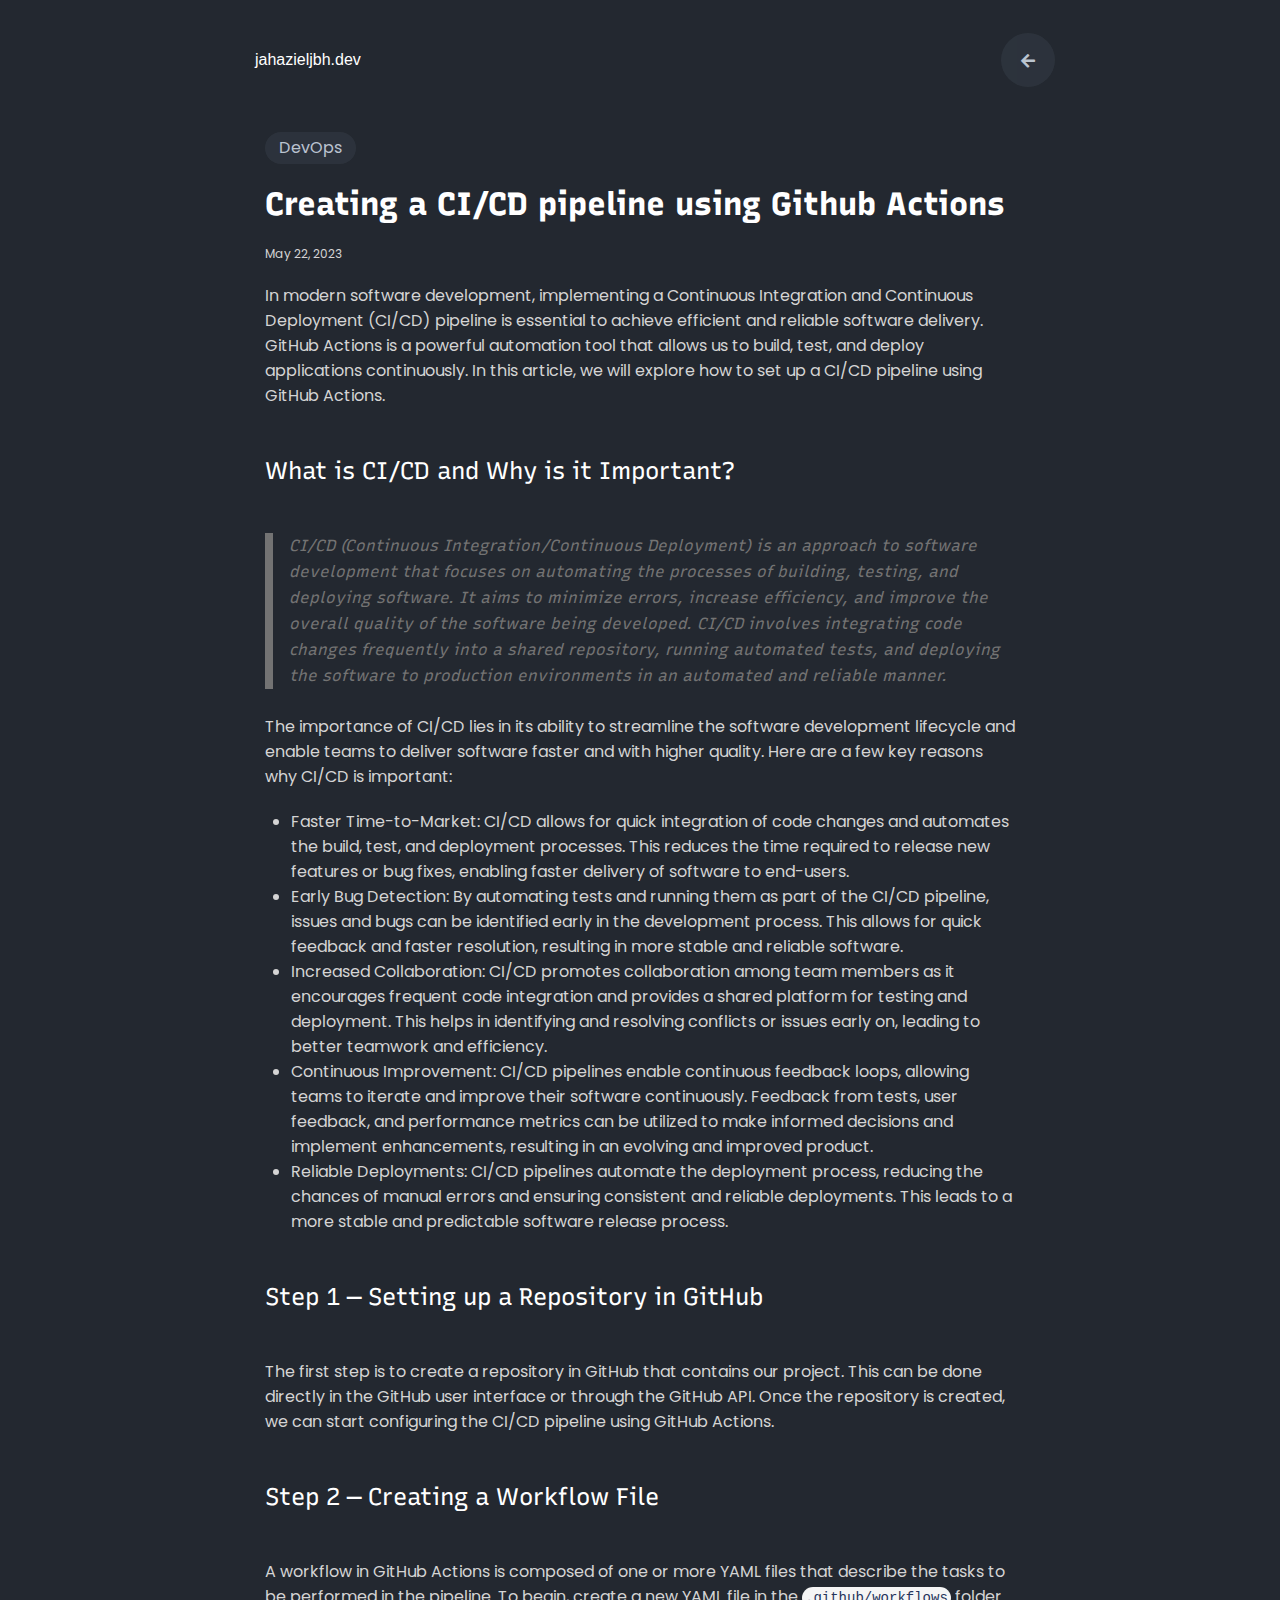
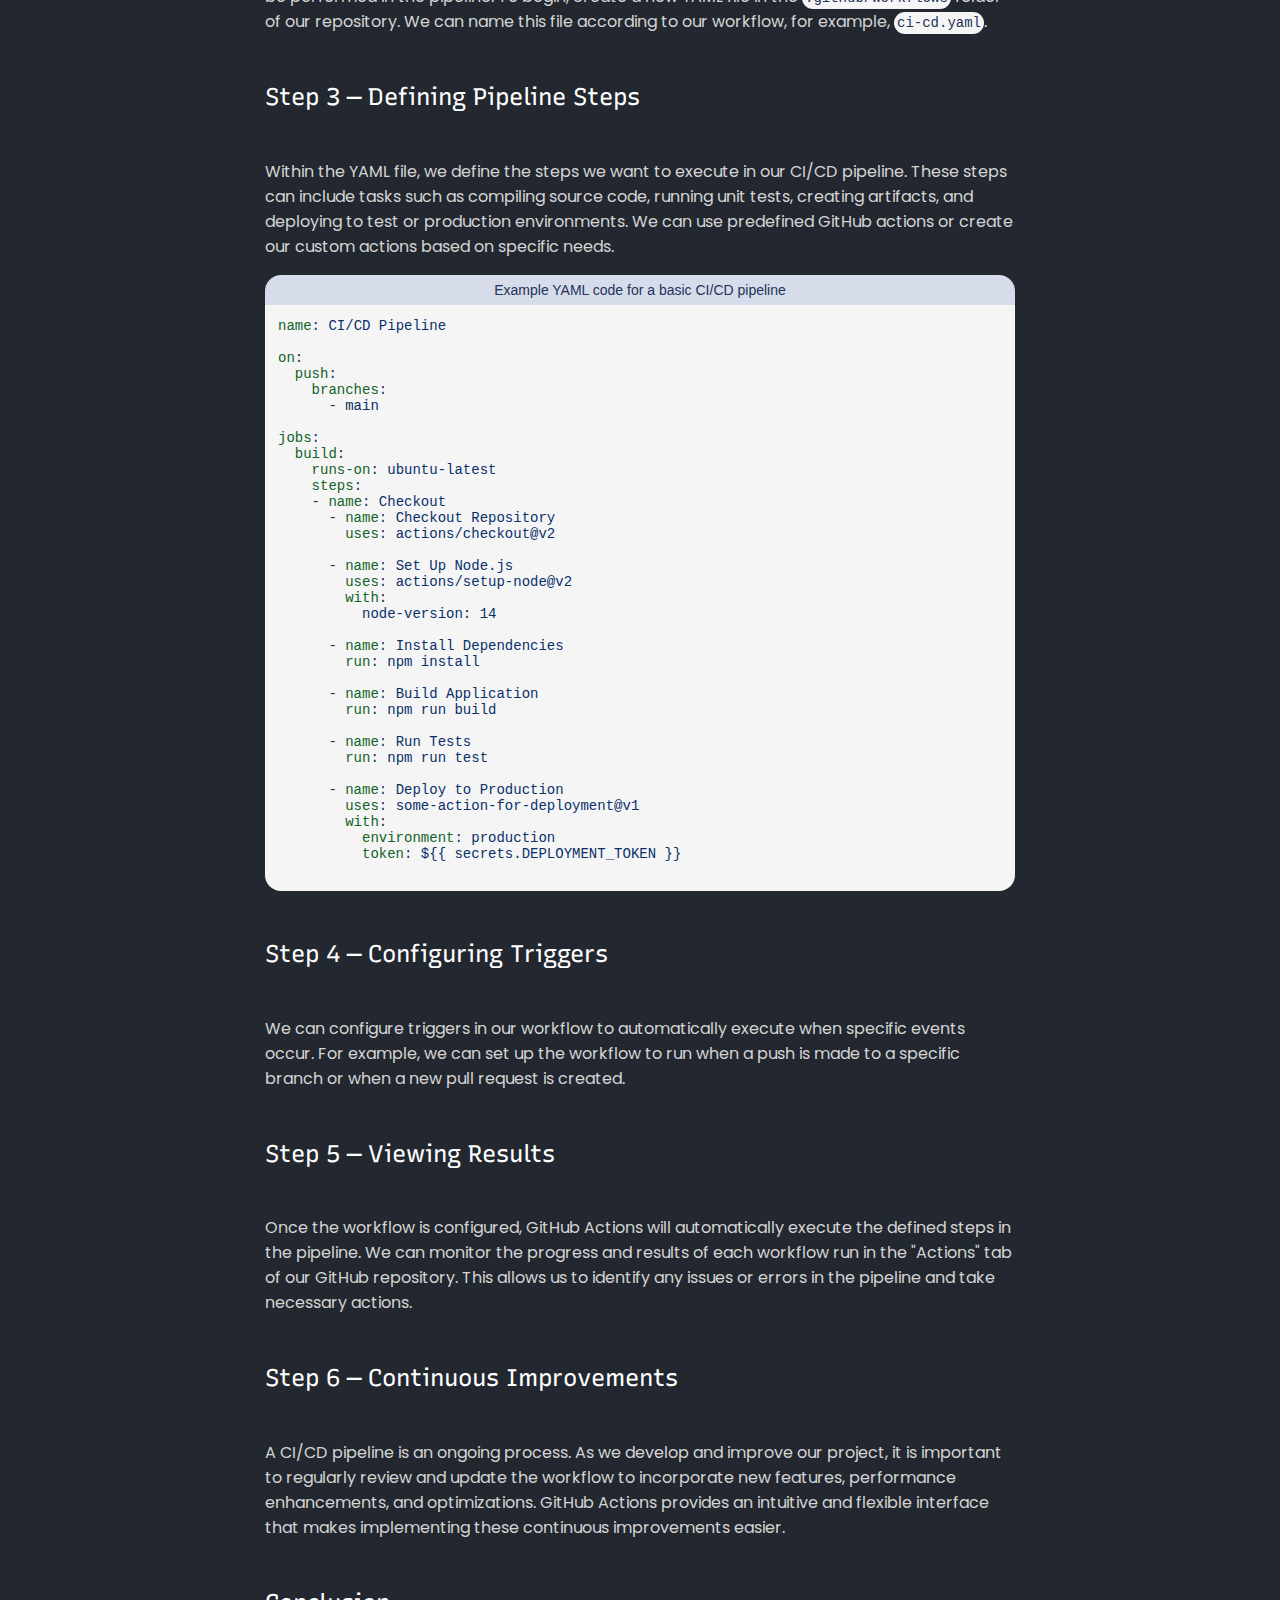
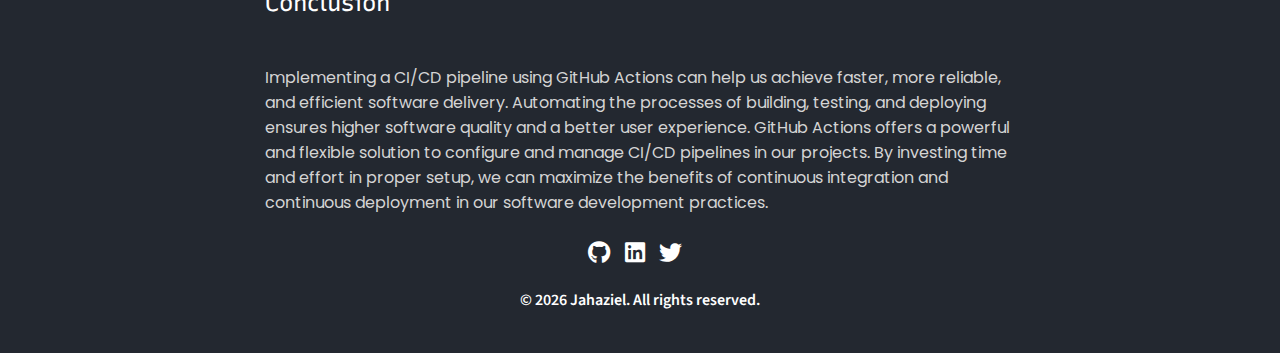
==== html/article-1.html @ 9e05bdc2 "recreation of a simple blog design in figma" ====
<!DOCTYPE html>
<html lang="en">
  <head>
    <meta charset="UTF-8" />
    <meta name="viewport" content="width=device-width, initial-scale=1.0" />
    <link rel="stylesheet" href="../css/articles/article.css" />
    <title>Creating a CI/CD pipeline using Github Actions</title>
    <link rel="preconnect" href="https://fonts.googleapis.com" />
    <link rel="preconnect" href="https://fonts.gstatic.com" crossorigin />
    <link
      href="https://fonts.googleapis.com/css2?family=Poppins:wght@100;200;300;400;500;600;700;800;900&family=Recursive:wght@300;400;500;600;700;800;900;1000&family=Source+Sans+Pro:ital,wght@0,200;0,300;0,400;0,600;0,700;0,900;1,200;1,300;1,400;1,600;1,700;1,900&display=swap"
      rel="stylesheet"
    />
    <link
      rel="stylesheet"
      href="https://cdnjs.cloudflare.com/ajax/libs/font-awesome/5.15.3/css/all.min.css"
    />
  </head>
  <body>
    <header>
      <nav class="nav">
        <ul>
          <li><a href="/">jahazieljbh.dev</a></li>
        </ul>
        <ul>
          <li id="backButton"><a class="fa fa-arrow-left"></a></li>
        </ul>
      </nav>
    </header>

    <div id="article-1">
      <div class="container">
        <div class="header">
          <p class="categories">
            <a class="category">DevOps</a>
          </p>
          <h1>Creating a CI/CD pipeline using Github Actions</h1>
          <p class="date">May 22, 2023</p>
        </div>
      </div>
      <div class="container">
        <p>
          In modern software development, implementing a Continuous Integration and Continuous Deployment (CI/CD) pipeline is essential to achieve efficient and reliable software delivery. GitHub Actions is a powerful automation tool that allows us to build, test, and deploy applications continuously. In this article, we will explore how to set up a CI/CD pipeline using GitHub Actions.
        </p>
        <h2>What is CI/CD and Why is it Important?</h2>
        <blockquote>
          <p class="text-blockquote">
            CI/CD (Continuous Integration/Continuous Deployment) is an approach to software development that focuses on automating the processes of building, testing, and deploying software. It aims to minimize errors, increase efficiency, and improve the overall quality of the software being developed. CI/CD involves integrating code changes frequently into a shared repository, running automated tests, and deploying the software to production environments in an automated and reliable manner.
          </p>
        </blockquote>
        <p>
          The importance of CI/CD lies in its ability to streamline the software development lifecycle and enable teams to deliver software faster and with higher quality. Here are a few key reasons why CI/CD is important:
        </p>
        <ul class="list">
          <li>
            Faster Time-to-Market: CI/CD allows for quick integration of code changes and automates the build, test, and deployment processes. This reduces the time required to release new features or bug fixes, enabling faster delivery of software to end-users.
          </li>
          <li>
            Early Bug Detection: By automating tests and running them as part of the CI/CD pipeline, issues and bugs can be identified early in the development process. This allows for quick feedback and faster resolution, resulting in more stable and reliable software.
          </li>
          <li>
            Increased Collaboration: CI/CD promotes collaboration among team members as it encourages frequent code integration and provides a shared platform for testing and deployment. This helps in identifying and resolving conflicts or issues early on, leading to better teamwork and efficiency.
          </li>
          <li>
            Continuous Improvement: CI/CD pipelines enable continuous feedback loops, allowing teams to iterate and improve their software continuously. Feedback from tests, user feedback, and performance metrics can be utilized to make informed decisions and implement enhancements, resulting in an evolving and improved product.
          </li>
          <li>
            Reliable Deployments: CI/CD pipelines automate the deployment process, reducing the chances of manual errors and ensuring consistent and reliable deployments. This leads to a more stable and predictable software release process.
          </li>
        </ul>
        <h2>Step 1 — Setting up a Repository in GitHub</h2>
        <p>
          The first step is to create a repository in GitHub that contains our project. This can be done directly in the GitHub user interface or through the GitHub API. Once the repository is created, we can start configuring the CI/CD pipeline using GitHub Actions.
        </p>
        <h2>Step 2 — Creating a Workflow File</h2>
        <p>A workflow in GitHub Actions is composed of one or more YAML files that describe the tasks to be performed in the pipeline. To begin, create a new YAML file in the <code>.github/workflows</code> folder of our repository. We can name this file according to our workflow, for example, <code>ci-cd.yaml</code>.</p>
        <h2>Step 3 — Defining Pipeline Steps</h2>
        <p>Within the YAML file, we define the steps we want to execute in our CI/CD pipeline. These steps can include tasks such as compiling source code, running unit tests, creating artifacts, and deploying to test or production environments. We can use predefined GitHub actions or create our custom actions based on specific needs.</p>
        <div >
          <div class="code-label" title="Output">Example YAML code for a basic CI/CD pipeline</div>
          <pre class="code-example">
            <code class="example"><span style="color:#116329">name</span><span></span>: <span style="color:#0a3069">CI/CD Pipeline</span>

<span style="color:#116329">on</span>:
  <span style="color:#116329">push</span>:
    <span style="color:#116329">branches</span>:
      - <span style="color: #0a3069">main</span>
              
<span style="color:#116329">jobs</span>:
  <span style="color:#116329">build</span>:
    <span style="color:#116329">runs-on</span>: <span style="color:#0a3069">ubuntu-latest</span>
    <span style="color:#116329">steps</span>:
    - <span style="color:#116329">name</span>: <span style="color:#0a3069">Checkout</span>
      - <span style="color:#116329">name</span>: <span style="color:#0a3069">Checkout Repository</span>
        <span style="color:#116329">uses</span>: <span style="color:#0a3069">actions/checkout@v2</span>
                    
      - <span style="color:#116329">name</span>: <span style="color:#0a3069">Set Up Node.js</span>
        <span style="color:#116329">uses</span>: <span style="color:#0a3069">actions/setup-node@v2</span>
        <span style="color:#116329">with</span>:
          <span style="color:#0a3069">node-version: 14</span>
                    
      - <span style="color:#116329">name</span>: <span style="color:#0a3069">Install Dependencies</span>
        <span style="color:#116329">run</span>: <span style="color:#0a3069">npm install</span>
                    
      - <span style="color:#116329">name</span>: <span style="color:#0a3069">Build Application</span>
        <span style="color:#116329">run</span>: <span style="color:#0a3069">npm run build</span>
                    
      - <span style="color:#116329">name</span>: <span style="color:#0a3069">Run Tests</span>
        <span style="color:#116329">run</span>: <span style="color:#0a3069">npm run test</span>
                    
      - <span style="color:#116329">name</span>: <span style="color:#0a3069">Deploy to Production</span>
        <span style="color:#116329">uses</span>: <span style="color:#0a3069">some-action-for-deployment@v1</span>
        <span style="color:#116329">with</span>:
          <span style="color:#116329">environment</span>: <span style="color:#0a3069">production</span>
          <span style="color:#116329">token</span>: <span style="color:#0a3069">${{ secrets.DEPLOYMENT_TOKEN }}</span>
            </code>
          </pre>
        </div>
        <h2>Step 4 — Configuring Triggers</h2>
        <p>
          We can configure triggers in our workflow to automatically execute when specific events occur. For example, we can set up the workflow to run when a push is made to a specific branch or when a new pull request is created.
        </p>
        <h2>Step 5 — Viewing Results</h2>
        <p>
          Once the workflow is configured, GitHub Actions will automatically execute the defined steps in the pipeline. We can monitor the progress and results of each workflow run in the "Actions" tab of our GitHub repository. This allows us to identify any issues or errors in the pipeline and take necessary actions.
        </p>
        <h2>Step 6 — Continuous Improvements</h2>
        <p>
          A CI/CD pipeline is an ongoing process. As we develop and improve our project, it is important to regularly review and update the workflow to incorporate new features, performance enhancements, and optimizations. GitHub Actions provides an intuitive and flexible interface that makes implementing these continuous improvements easier.
        </p>
        <h2>Conclusion</h2>
        <p>Implementing a CI/CD pipeline using GitHub Actions can help us achieve faster, more reliable, and efficient software delivery. Automating the processes of building, testing, and deploying ensures higher software quality and a better user experience. GitHub Actions offers a powerful and flexible solution to configure and manage CI/CD pipelines in our projects. By investing time and effort in proper setup, we can maximize the benefits of continuous integration and continuous deployment in our software development practices.</p>
      </div>
    </div>

    <footer>
      <a href="https://github.com/jahazieljbh" target="_blank" rel="noopener noreferrer"><i class="fab fa-github"></i></a>
      <a href="https://www.linkedin.com/in/jahazielbh" target="_blank" rel="noopener noreferrer"><i class="fab fa-linkedin"></i></a>
      <a href="https://twitter.com/jbh_jahaziel" target="_blank" rel="noopener noreferrer"><i class="fab fa-twitter"></i></a>
      <p class="author">&copy; <span id="current-year"></span> Jahaziel. All rights reserved.</p>
    </footer>

    <script src="../js/article.js"></script>
  </body>
</html>
---- css/articles/article.css ----
body {
  font-family: Arial, sans-serif;
  background-color: #232830;
}

header {
  background-color: #232830;
  color: #fff;
  padding: 20px;
}

header h1 {
  margin: 0;
}

nav ul {
  list-style: none;
  margin: 10px 0;
}

nav ul li {
  display: inline;
  margin-right: 10px;
}

nav ul li a {
  color: #ffffff;
  text-decoration: none;
}
nav ul li a:hover {
  color: #909090;
}

.nav {
  display: flex;
  flex-direction: row;
  align-items: center;
  justify-content: space-between;
  width: 100%;
  height: 4rem;
  margin-left: auto;
  margin-right: auto;
  max-width: 850px;
  padding-left: 1rem;
  padding-right: 1rem;
}

.fa-arrow-left {
  font-size: 16px;
  color: rgb(203 213 225);
  background-color: #94a3b81a;
  padding-left: 0.875rem;
  padding-right: 0.875rem;
  padding-top: 0.25rem;
  padding-bottom: 0.25rem;
  text-align: center;
  opacity: 0.9;
  cursor: pointer;
  border-radius: 50%;
  -webkit-border-radius: 50%;
  -moz-border-radius: 50%;
  -ms-border-radius: 50%;
  -o-border-radius: 50%;
  display: flex;
  flex-wrap: wrap;
  align-items: center;
  height: 14px;
  padding: 20px;
}

.container {
  margin-left: auto;
  margin-right: auto;
  max-width: 750px;
  padding-left: 1rem;
  padding-right: 1rem;
}

.header {
  margin-top: 1.25rem;
  margin-bottom: 1.25rem;
}

.categories {
  gap: 0.5rem;
  display: flex;
  margin: 0;
}

.category {
  display: inline-block;
  height: 24px;
  font-family: 'Poppins';
  font-style: normal;
  font-weight: 400;
  font-size: 16px;
  line-height: 24px;
  color: rgb(203 213 225);
  background-color: #94a3b81a;
  border-radius: 20px;
  padding-left: 0.875rem;
  padding-right: 0.875rem;
  padding-top: 0.25rem;
  padding-bottom: 0.25rem;
  text-align: center;
  opacity: 0.9;
  cursor: pointer;
  border: 0 solid #e5e7eb;
}

.category:hover {
  background-color: #94a3b84f;
}

h1 {
  font-family: 'Recursive';
  font-style: normal;
  font-weight: 800;
  color: #ffffff;
}

h2 {
  font-family: 'Recursive';
  font-style: normal;
  font-weight: 400;
  line-height: 85px;
  color: #FFFFFF;
}

h3 {
  font-family: 'Recursive';
  font-style: normal;
  font-weight: 400;
  line-height: 85px;
  color: #FFFFFF;
}

p {
  font-family: 'Poppins';
  font-style: normal;
  font-size: 16px;
  color: #d4d4d4;
  display: block;
  margin-block-start: 1em;
  margin-block-end: 1em;
  margin-inline-start: 0px;
  margin-inline-end: 0px;
}

blockquote {
  border-left-color: rgb(115, 115, 115);
  border-left-style: solid;
  border-left-width: 8px;
  box-sizing: border-box;
  color: rgb(115, 115, 115);
  display: block;
  font-family: 'Poppins';
  font-style: normal;
  font-size: 16px;
  font-weight: 400;
  line-height: 26px;
  margin-block-end: 25.6px;
  margin-block-start: 0px;
  margin-bottom: 25.6px;
  margin-inline-end: 0px;
  margin-inline-start: 0px;
  margin-left: 0px;
  margin-right: 0px;
  margin-top: 0px;
  padding-left: 16px;
  text-size-adjust: 100%;
}

.text-blockquote {
  font-family: 'Recursive';
  font-style: italic;
  color: rgb(115, 115, 115);
}

.list {
  font-family: 'Poppins';
  font-style: normal;
  list-style-type: disc;
  margin-top: 1.25em;
  margin-bottom: 1.25em;
  padding-left: 1.625em;
  color: #d4d4d4;
}

.date {
  font-family: 'Poppins';
  font-style: normal;
  font-size: 12px;
}

.code-toolbar {
  border: 1px solid #ccc;
  border-radius: 20px;
  padding: 10px;
  background-color: #f5f5f5;
  -webkit-border-radius: 20px;
  -moz-border-radius: 20px;
  -ms-border-radius: 20px;
  -o-border-radius: 20px;
  position: relative;
}

.code-toolbar pre {
  margin: 0;
}

.code-toolbar pre code {
  font-family: Consolas, Monaco, 'Andale Mono', 'Ubuntu Mono', monospace;
  font-size: 14px;
}

.code-toolbar pre ol {
  counter-reset: line;
  list-style: none;
  padding: 0;
  margin: 0;
}

.code-toolbar pre li {
  counter-increment: line;
  padding-left: 20px;
  position: relative;
}

.code-toolbar pre li:before {
  content: attr(data-prefix);
  position: absolute;
  left: 0;
  color: #999;
  margin: 0 10px 0 5px;
  text-align: right;
  user-select: none;
  -webkit-user-select: none;
  
}

.toolbar {
  position: absolute;
  right: 0.2em;
  top: 0.3em;
}

.toolbar-item {
  display: inline-block;
  height: 24px;
  font-family: 'Poppins';
  font-style: normal;
  font-weight: 400;
  font-size: 16px;
  line-height: 24px;
  color: #0F1217;
  background-color: #FF7575;
  border-radius: 20px;
  padding-left: 0.875rem;
  padding-right: 0.875rem;
  padding-top: 0.25rem;
  padding-bottom: 0.25rem;
  text-align: center;
  -webkit-border-radius: 20px;
  -moz-border-radius: 20px;
  -ms-border-radius: 20px;
  -o-border-radius: 20px;
  margin: 0.1em;
  padding: 0.1em 8px;
  position: absolute;
  top: 15px;
  right: 5px;
}

.toolbar-item button {
  padding: 5px 10px;
  background-color: transparent;
  border: none;
  color: #0F1217;
  cursor: pointer;
}

.toolbar-item button:hover {
  color: #FFFFFF;
}

pre {
  white-space: normal;
  overflow-x: auto;
  overflow-y: hidden;
  max-width: 725px;
}

code {
  font-size: 14px;
  background-color: #f5f5f5;
  color: #24335a;
  border-radius: 22px;
  -webkit-border-radius: 22px;
  -moz-border-radius: 22px;
  -ms-border-radius: 22px;
  -o-border-radius: 22px;
  padding: 3px;
}

.code-label {
  background-color: #d6dcea;
  border-radius: 16px 16px 0 0;
  color: #24335a;
  display: block;
  font-size: 14px;
  margin: 1em 0 0;
  padding: 0.5em 1em;
  position: relative;
  text-align: center;
  z-index: 2;
}

.code-example {
  background: #f5f5f5;
    color: #24335a;
    border-radius: 16px;
    display: block;
    margin: 1em 0;
    overflow: auto;
    overflow-wrap: normal;
    padding: 1em;
    white-space: normal;
    word-wrap: normal;
    border-radius: 0 0 16px 16px;
    margin: 0 0 1em;
}

.example {
  background: 0;
    border-radius: 0;
    color: inherit;
    padding: 0;
    white-space: pre;
    font-family: ui-monospace, SFMono-Regular, "SF Mono", Menlo, Consolas, "Liberation Mono", monospace;
}

.author {
  font-family: 'Source Sans Pro';
  font-style: normal;
  font-weight: 600;
  font-size: 16px;
  line-height: 38px;
  /* identical to box height */
  color: #FFFFFF;
}

.fab {
  font-size: 23px;
  color: #FFFFFF;
  margin-right: 10px;
  transition: color 0.3s ease-in-out;
}

.fa-github:hover {
  font-size: 23px;
  color: #909090;
  animation: blink 3s infinite;
  -webkit-animation: blink 3s infinite;
}

.fab:hover {
  font-size: 23px;
  color: #909090;
  animation: blink 3s infinite;
  -webkit-animation: blink 3s infinite;
}

footer {
  background-color: #232830;
  color: #ffffff;
  padding: 10px;
  text-align: center;
}

@keyframes blink {
  0% {
    opacity: 1;
  }
  50% {
    opacity: 0;
  }
  100% {
    opacity: 1;
  }
}
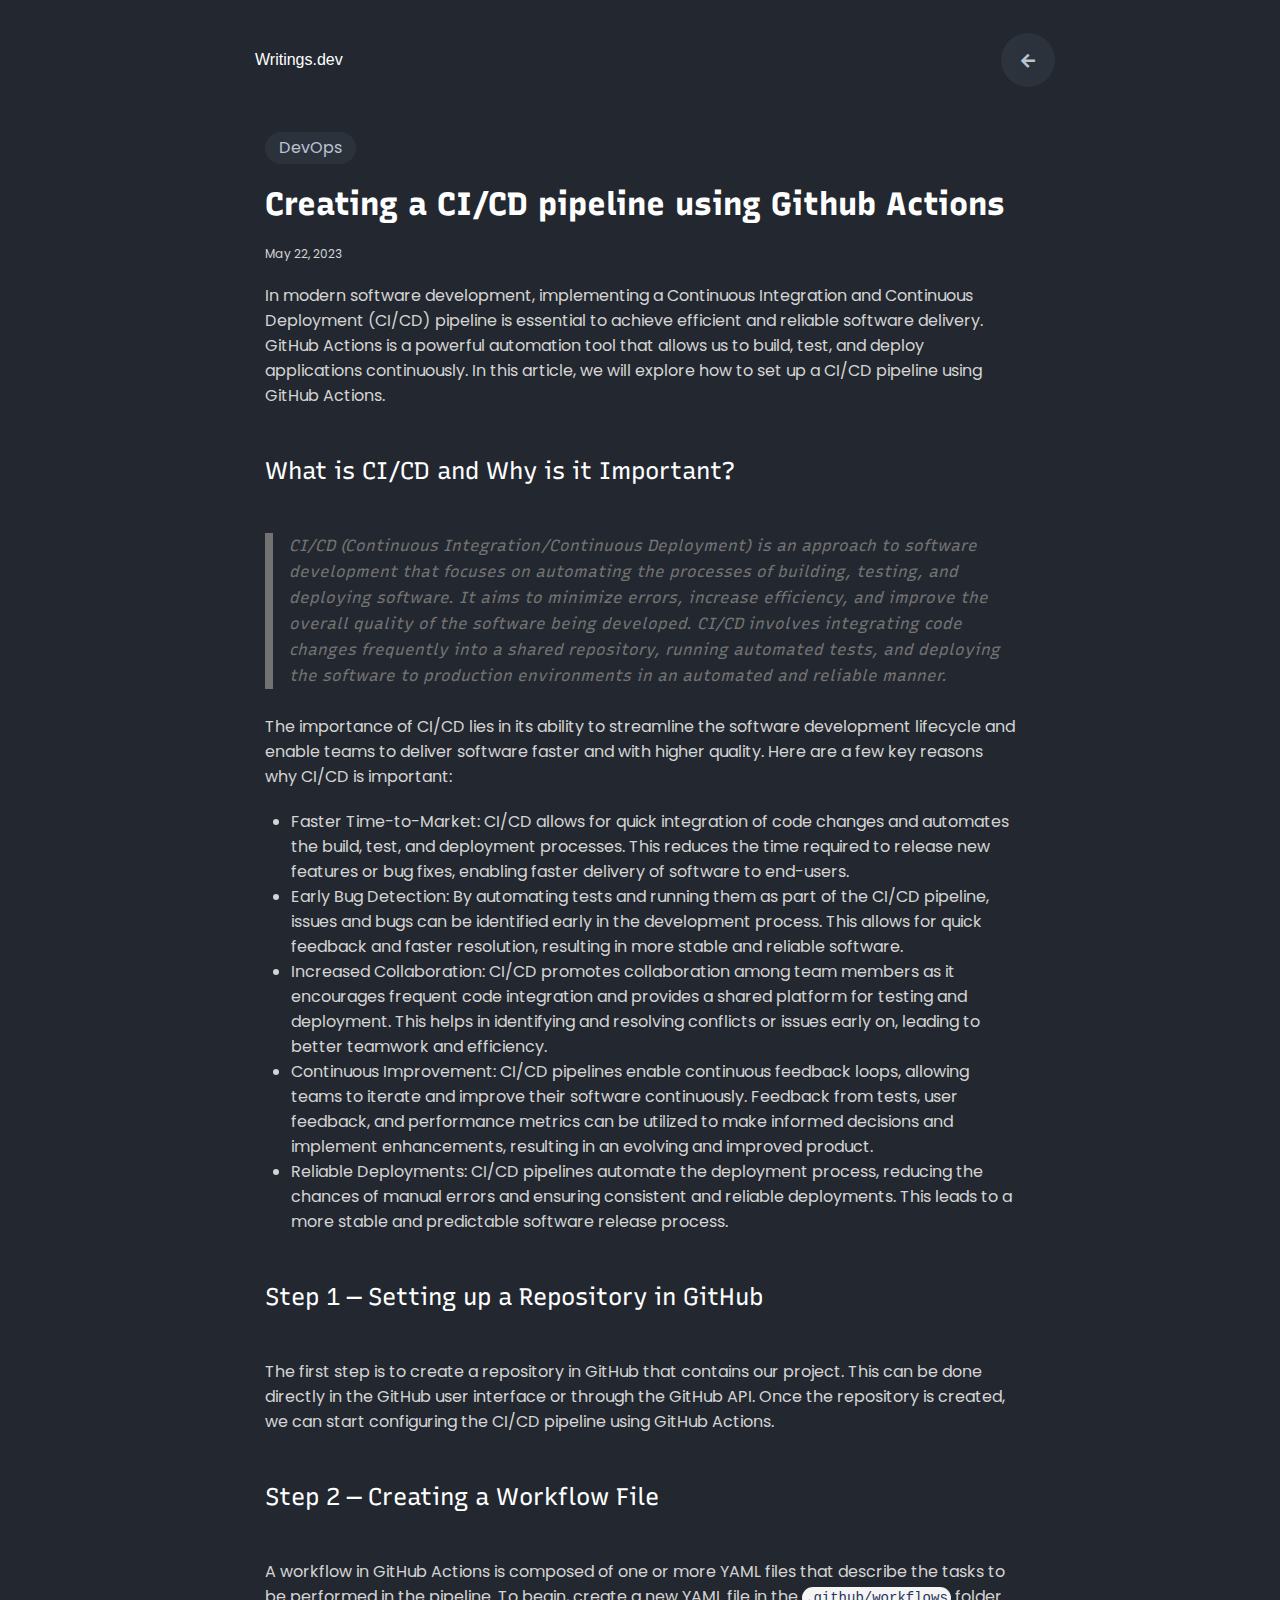
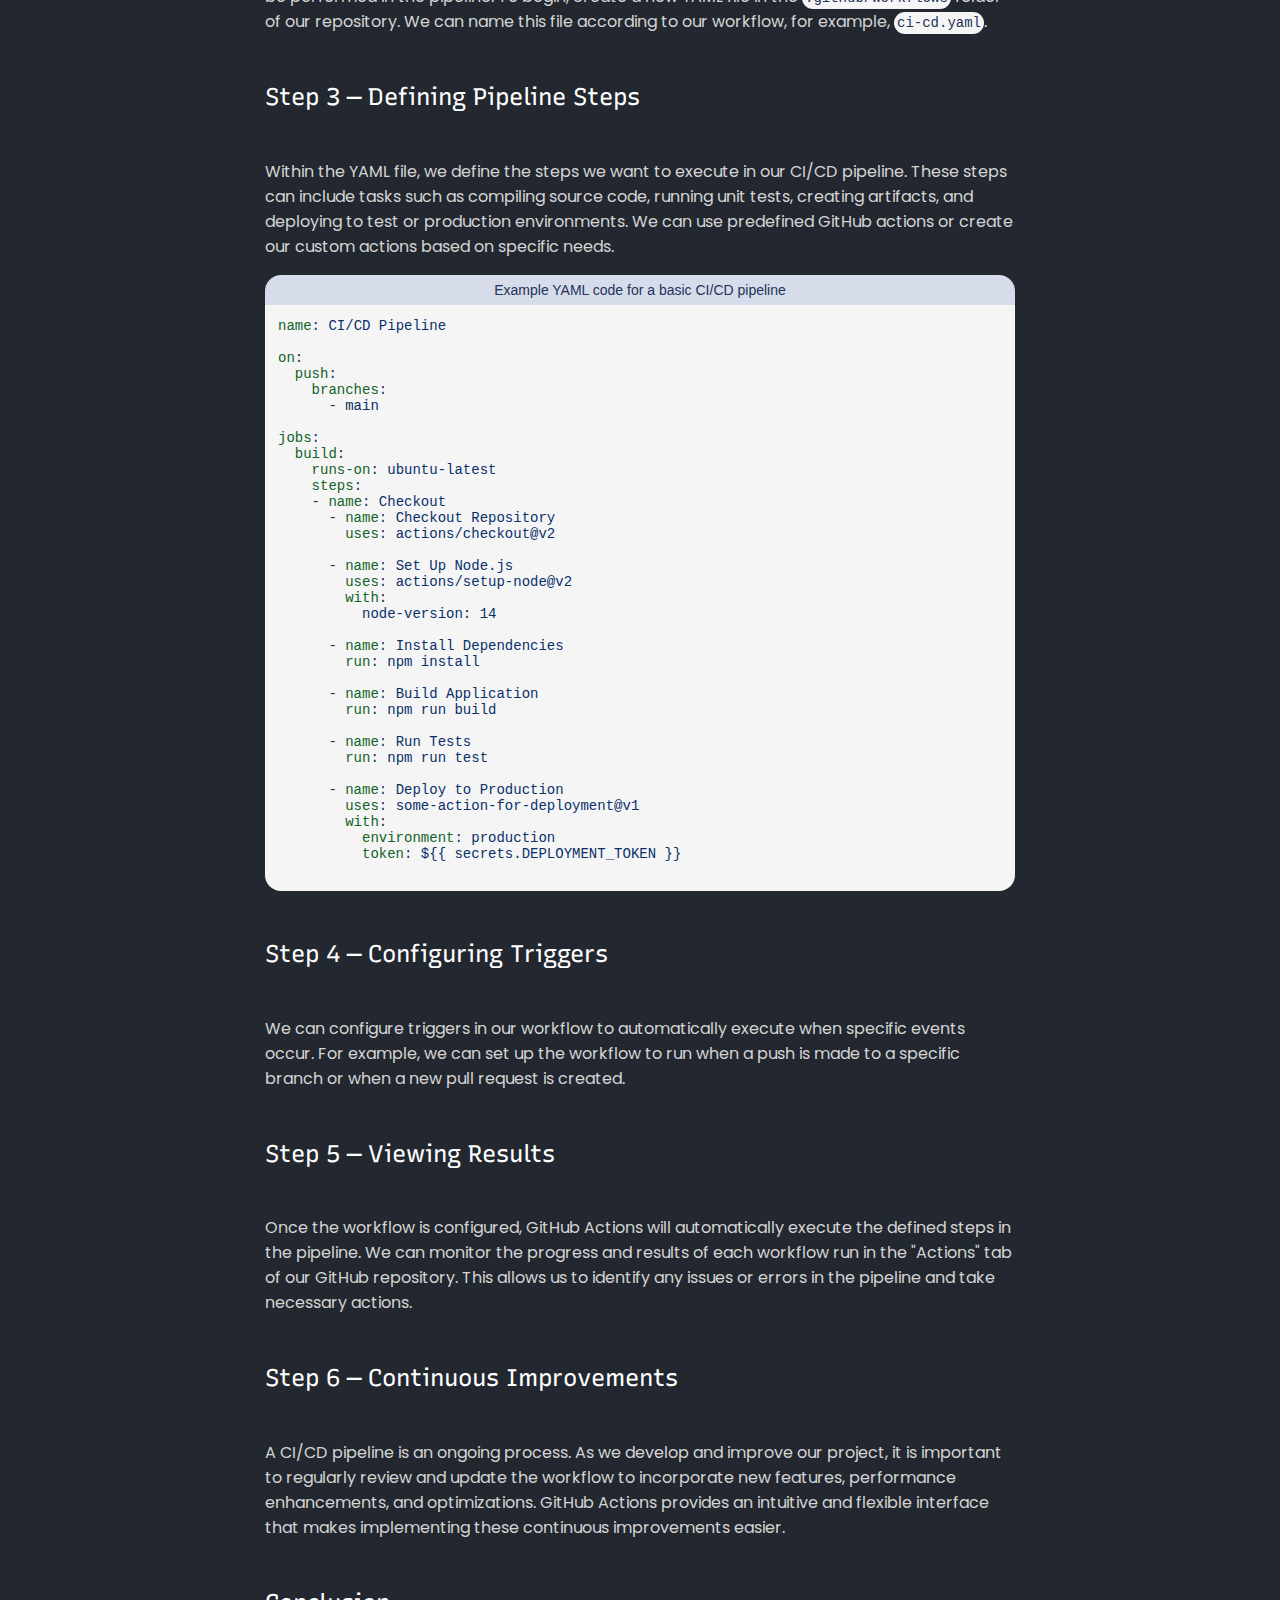
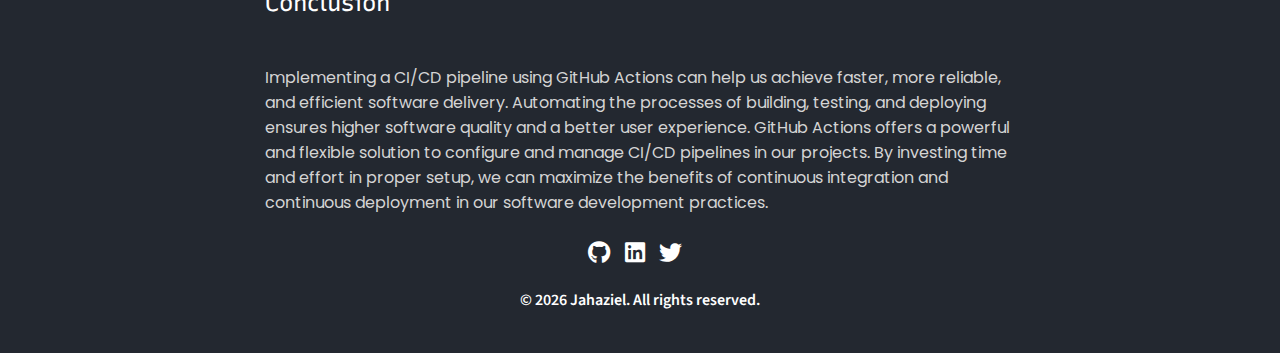
==== commit d578b6b7: "fine-tuning of minor details" ====
--- a/html/article-1.html
+++ b/html/article-1.html
@@ -5,6 +5,7 @@
     <meta name="viewport" content="width=device-width, initial-scale=1.0" />
     <link rel="stylesheet" href="../css/articles/article.css" />
     <title>Creating a CI/CD pipeline using Github Actions</title>
+    <link rel="icon" type="image/png" href="../assets/logo.png">
     <link rel="preconnect" href="https://fonts.googleapis.com" />
     <link rel="preconnect" href="https://fonts.gstatic.com" crossorigin />
     <link
@@ -20,7 +21,7 @@
     <header>
       <nav class="nav">
         <ul>
-          <li><a href="/">jahazieljbh.dev</a></li>
+          <li><a href="/">Writings.dev</a></li>
         </ul>
         <ul>
           <li id="backButton"><a class="fa fa-arrow-left"></a></li>
